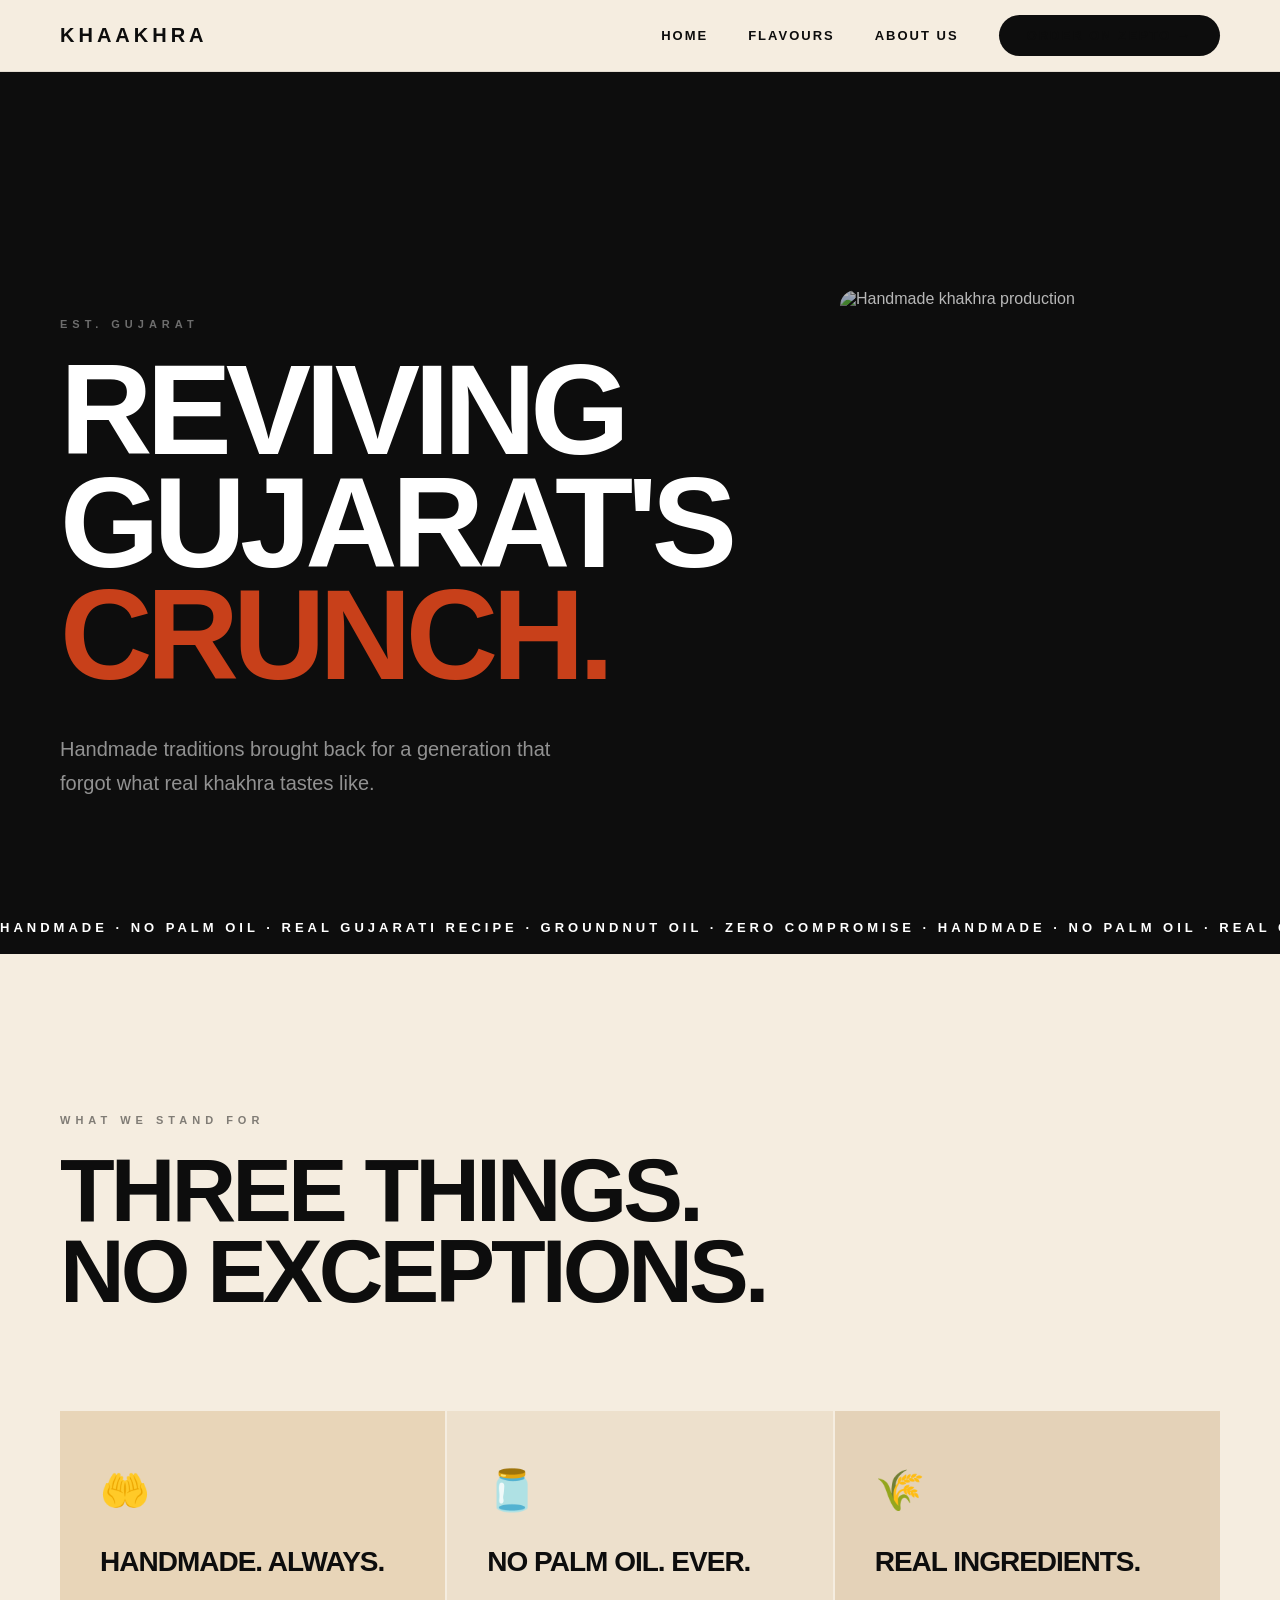
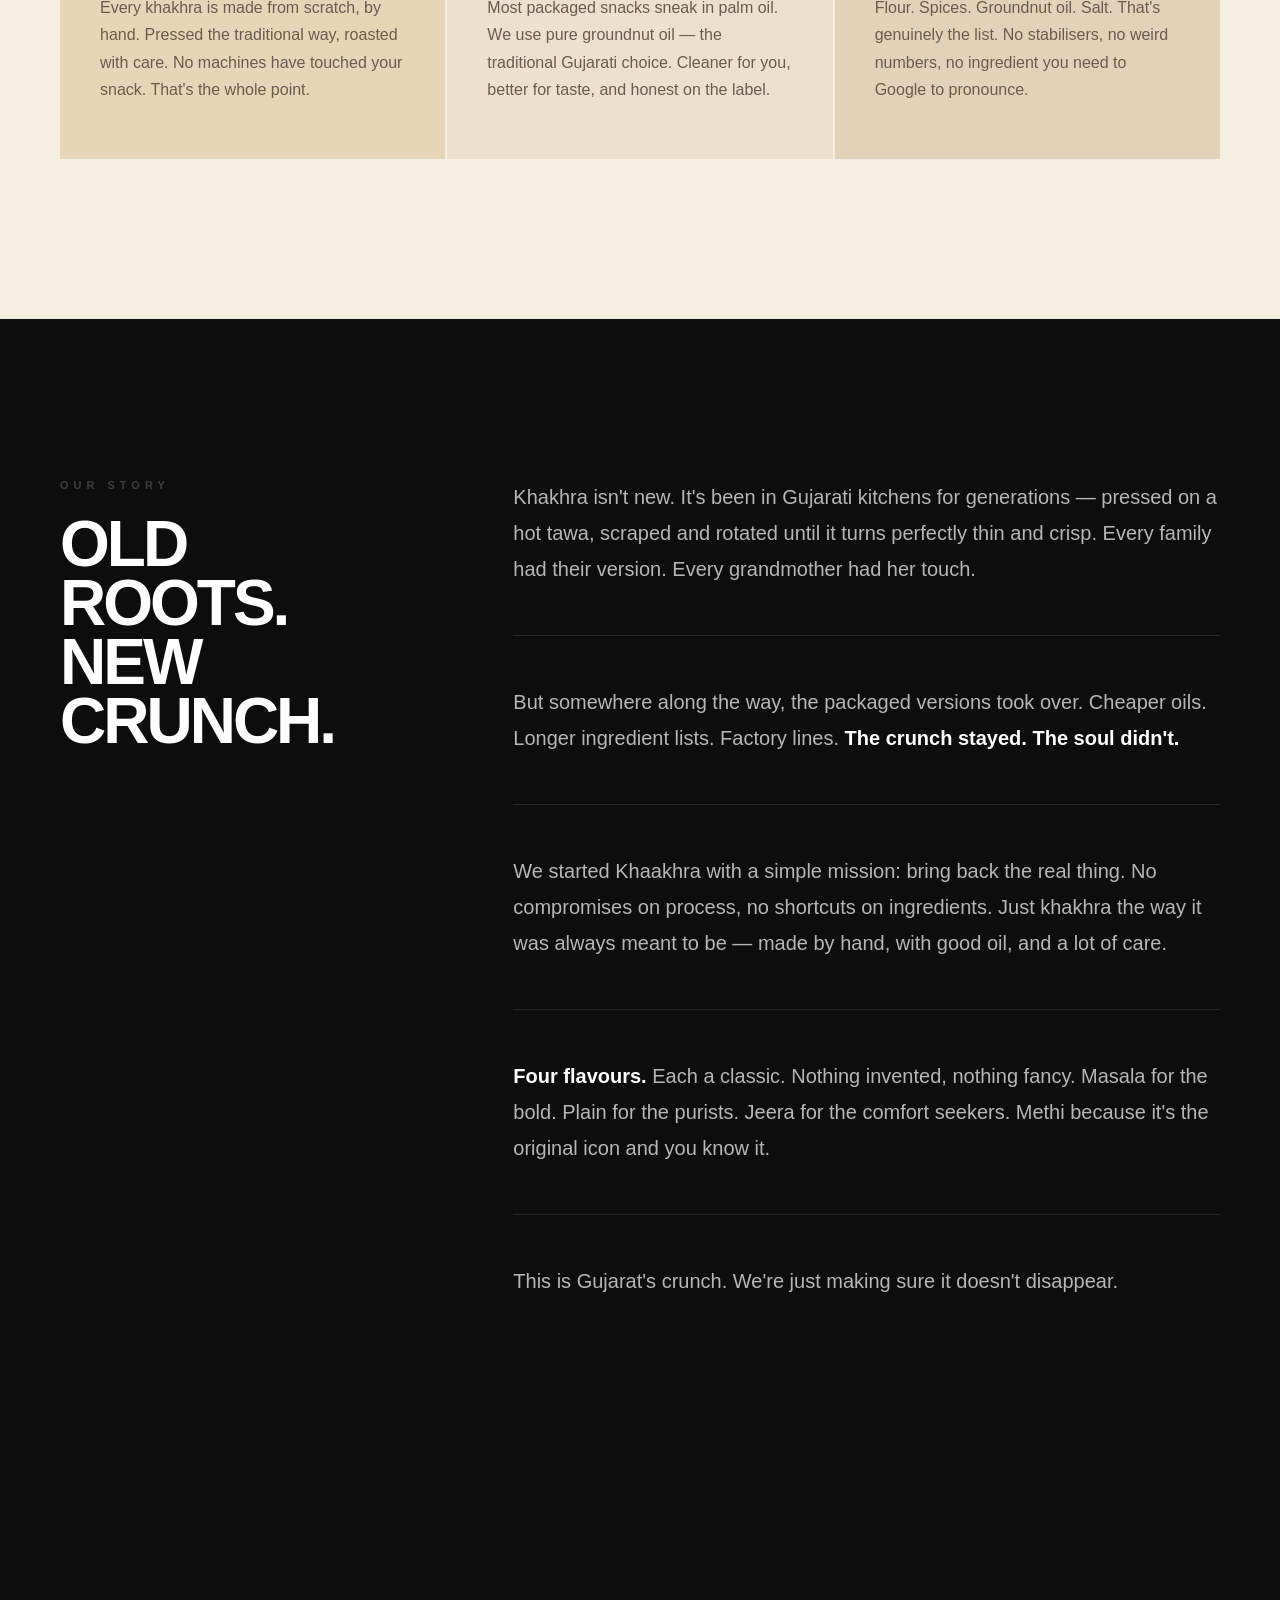
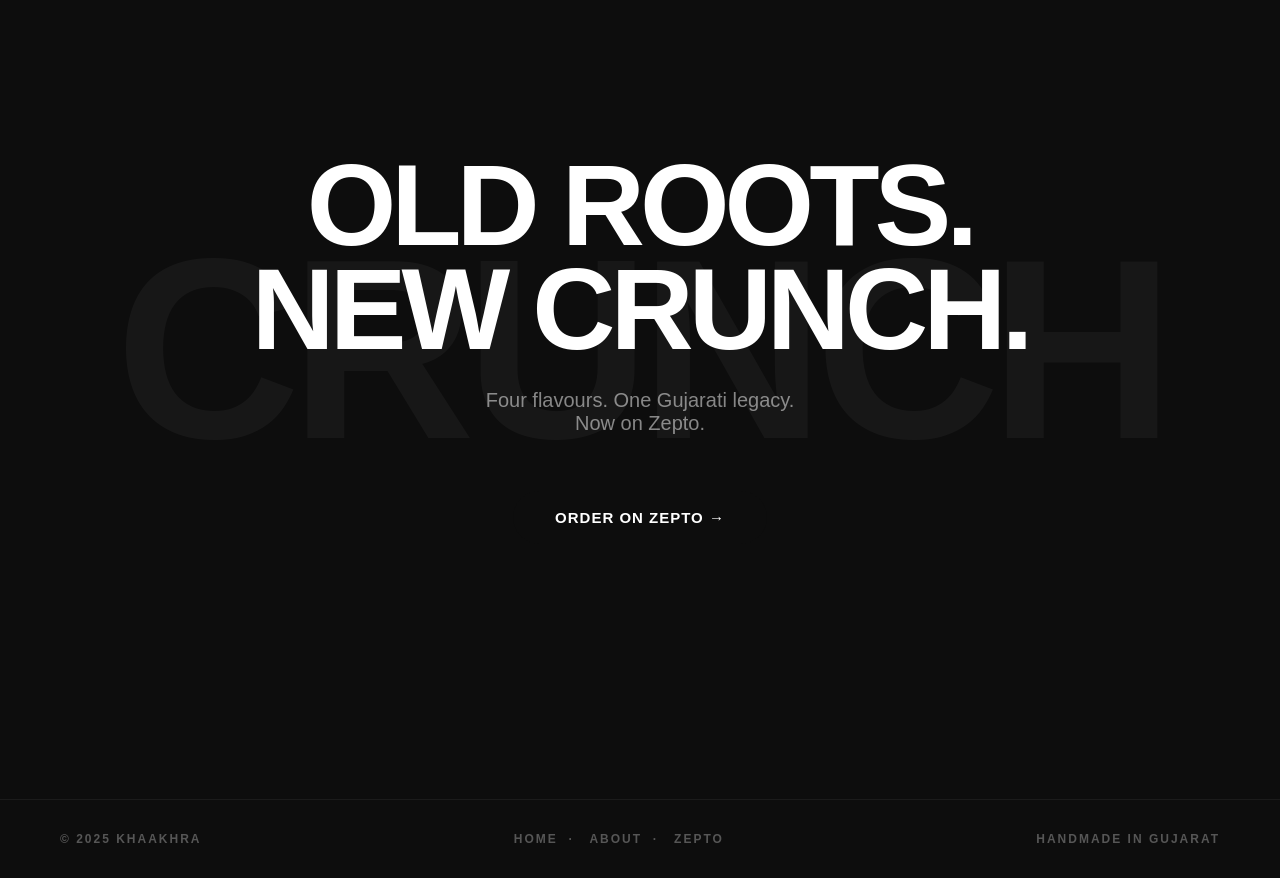
==== about.html @ dbfa98c9 "Add files via upload" ====
<!DOCTYPE html>
<html lang="en">

<head>
  <meta charset="UTF-8">
  <meta name="viewport" content="width=device-width, initial-scale=1.0">
  <title>About Us — KHAAKHRA</title>
  <link rel="stylesheet" href="style.css">
</head>

<body>


<!-- NAV -->
<nav>
  <a class="nav-logo" href="index.html">KHAAKHRA</a>
  <div class="nav-links">
    <a href="index.html">Home</a>
    <a href="index.html#flavours">Flavours</a>
    <a href="about.html">About Us</a>
    <a class="btn" href="https://www.zepto.com" target="_blank">Order on Zepto →</a>
  </div>
</nav>


<!-- ABOUT HERO -->
<section class="about-hero">

  <img class="about-hero-img" src="images/production.jpg" alt="Handmade khakhra production">

  <p class="about-hero-label">Est. Gujarat</p>

  <h1>
    Reviving<br>
    Gujarat's<br>
    <em>Crunch.</em>
  </h1>

  <p class="about-hero-sub">
    Handmade traditions brought back
    for a generation that forgot what
    real khakhra tastes like.
  </p>

</section>


<!-- MARQUEE STRIP -->
<div class="hero-marquee-wrap">
  <span class="hero-marquee">
    HANDMADE · NO PALM OIL · REAL GUJARATI RECIPE · GROUNDNUT OIL · ZERO COMPROMISE · HANDMADE · NO PALM OIL · REAL GUJARATI RECIPE · GROUNDNUT OIL · ZERO COMPROMISE · HANDMADE · NO PALM OIL · REAL GUJARATI RECIPE · GROUNDNUT OIL · ZERO COMPROMISE · HANDMADE · NO PALM OIL · REAL GUJARATI RECIPE · GROUNDNUT OIL · ZERO COMPROMISE ·&nbsp;
  </span>
</div>


<!-- VALUES GRID -->
<section class="about-values">

  <div class="about-values-header">
    <p class="section-label">What we stand for</p>
    <h2>
      Three things.<br>
      No exceptions.
    </h2>
  </div>

  <div class="values-grid">

    <div class="value-card">
      <div class="value-icon">🤲</div>
      <h3>Handmade. Always.</h3>
      <p>
        Every khakhra is made from scratch, by hand.
        Pressed the traditional way, roasted with care.
        No machines have touched your snack.
        That's the whole point.
      </p>
    </div>

    <div class="value-card">
      <div class="value-icon">🫙</div>
      <h3>No Palm Oil. Ever.</h3>
      <p>
        Most packaged snacks sneak in palm oil.
        We use pure groundnut oil — the traditional Gujarati choice.
        Cleaner for you, better for taste, and honest on the label.
      </p>
    </div>

    <div class="value-card">
      <div class="value-icon">🌾</div>
      <h3>Real Ingredients.</h3>
      <p>
        Flour. Spices. Groundnut oil. Salt.
        That's genuinely the list.
        No stabilisers, no weird numbers, no ingredient you need
        to Google to pronounce.
      </p>
    </div>

  </div>

</section>


<!-- STORY -->
<section class="about-story">

  <div class="about-story-inner">

    <div class="about-story-sticky">
      <p class="section-label" style="color: rgba(255,255,255,0.4);">Our Story</p>
      <h2>Old roots.<br>New crunch.</h2>
    </div>

    <div class="about-story-text">

      <p>
        Khakhra isn't new. It's been in Gujarati kitchens for generations —
        pressed on a hot tawa, scraped and rotated until it turns
        perfectly thin and crisp. Every family had their version.
        Every grandmother had her touch.
      </p>

      <hr class="about-story-divider">

      <p>
        But somewhere along the way, the packaged versions took over.
        Cheaper oils. Longer ingredient lists. Factory lines.
        <strong>The crunch stayed. The soul didn't.</strong>
      </p>

      <hr class="about-story-divider">

      <p>
        We started Khaakhra with a simple mission:
        bring back the real thing. No compromises on process,
        no shortcuts on ingredients. Just khakhra the way
        it was always meant to be — made by hand, with good oil,
        and a lot of care.
      </p>

      <hr class="about-story-divider">

      <p>
        <strong>Four flavours.</strong> Each a classic. Nothing invented,
        nothing fancy. Masala for the bold. Plain for the purists.
        Jeera for the comfort seekers. Methi because it's the original icon
        and you know it.
      </p>

      <hr class="about-story-divider">

      <p>
        This is Gujarat's crunch. We're just making sure
        it doesn't disappear.
      </p>

    </div>

  </div>

</section>


<!-- END SECTION -->
<section class="end">
  <div class="end-bg-text">CRUNCH</div>
  <h2>
    Old roots.<br>
    New crunch.
  </h2>
  <p>
    Four flavours. One Gujarati legacy.<br>
    Now on Zepto.
  </p>
  <a class="btn" href="https://www.zepto.com" target="_blank">Order on Zepto →</a>
</section>


<!-- FOOTER -->
<footer>
  <span>© 2025 Khaakhra</span>
  <span>
    <a href="index.html">Home</a>&nbsp;&nbsp;·&nbsp;&nbsp;
    <a href="about.html">About</a>&nbsp;&nbsp;·&nbsp;&nbsp;
    <a href="https://www.zepto.com" target="_blank">Zepto</a>
  </span>
  <span>Handmade in Gujarat</span>
</footer>


</body>
</html>
---- style.css ----
* {
  margin: 0;
  padding: 0;
  box-sizing: border-box;
}

:root {
  --cream: #f5ede0;
  --black: #0d0d0d;
  --warm: #e8d5b8;
  --accent: #c8401a;
  --mid: #6b5b4e;
}

html { scroll-behavior: smooth; }

body {
  background: var(--cream);
  color: var(--black);
  font-family: 'Arial Black', Arial, Helvetica, sans-serif;
  overflow-x: hidden;
}


/* ── NAV ── */

nav {
  height: 72px;
  display: flex;
  justify-content: space-between;
  align-items: center;
  padding: 0 60px;
  position: fixed;
  width: 100%;
  top: 0;
  z-index: 999;
  background: var(--cream);
  border-bottom: 1px solid rgba(0,0,0,0.08);
}

.nav-logo {
  font-size: 20px;
  font-weight: 900;
  letter-spacing: 4px;
  color: var(--black);
  text-decoration: none;
}

.nav-links {
  display: flex;
  align-items: center;
  gap: 40px;
}

.nav-links a {
  text-decoration: none;
  color: var(--black);
  font-size: 13px;
  font-weight: 700;
  letter-spacing: 2px;
  text-transform: uppercase;
  transition: opacity 0.2s;
}

.nav-links a:hover { opacity: 0.5; }

.btn {
  display: inline-block;
  background: var(--black);
  color: white;
  padding: 13px 28px;
  border-radius: 100px;
  font-size: 13px;
  font-weight: 700;
  letter-spacing: 1px;
  text-transform: uppercase;
  border: none;
  cursor: pointer;
  text-decoration: none;
  transition: background 0.2s, transform 0.15s;
}

.btn:hover {
  background: var(--accent);
  transform: scale(1.03);
}

.btn-outline {
  background: transparent;
  color: var(--black);
  border: 2px solid var(--black);
}

.btn-outline:hover {
  background: var(--black);
  color: white;
}

.btn-white {
  background: white;
  color: var(--black);
}

.btn-white:hover {
  background: var(--cream);
  color: var(--black);
}


/* ── HERO ── */

.hero {
  min-height: 100vh;
  padding: 72px 60px 0;
  display: flex;
  flex-direction: column;
  justify-content: center;
  position: relative;
  overflow: hidden;
}

.hero-eyebrow {
  font-size: 11px;
  font-weight: 700;
  letter-spacing: 5px;
  text-transform: uppercase;
  color: var(--mid);
  margin-bottom: 28px;
}

.hero-headline {
  font-size: clamp(72px, 10vw, 130px);
  font-weight: 900;
  line-height: 0.92;
  letter-spacing: -4px;
  text-transform: uppercase;
  max-width: 900px;
}

.hero-headline em {
  font-style: normal;
  color: var(--accent);
}

.hero-sub {
  font-size: 18px;
  font-weight: 400;
  font-family: Arial, Helvetica, sans-serif;
  color: var(--mid);
  max-width: 420px;
  margin-top: 32px;
  line-height: 1.6;
}

.hero-cta-row {
  display: flex;
  align-items: center;
  gap: 24px;
  margin-top: 48px;
}

.hero-scroll-hint {
  font-size: 11px;
  letter-spacing: 3px;
  text-transform: uppercase;
  color: var(--mid);
}

.hero-bottom {
  display: flex;
  justify-content: space-between;
  align-items: flex-end;
  margin-top: 80px;
  padding-bottom: 60px;
  border-top: 1px solid rgba(0,0,0,0.1);
  padding-top: 40px;
}

.hero-stat {
  text-align: center;
}

.hero-stat-num {
  font-size: 48px;
  font-weight: 900;
  letter-spacing: -2px;
}

.hero-stat-label {
  font-size: 11px;
  font-weight: 700;
  letter-spacing: 3px;
  text-transform: uppercase;
  color: var(--mid);
  margin-top: 4px;
}

.hero-marquee-wrap {
  background: var(--black);
  color: white;
  overflow: hidden;
  padding: 18px 0;
  white-space: nowrap;
}

.hero-marquee {
  display: inline-block;
  animation: marquee 18s linear infinite;
  font-size: 13px;
  font-weight: 700;
  letter-spacing: 4px;
  text-transform: uppercase;
}

@keyframes marquee {
  from { transform: translateX(0); }
  to { transform: translateX(-50%); }
}


/* ── STATEMENT ── */

.statement {
  padding: 160px 60px;
  display: flex;
  justify-content: flex-end;
}

.statement-inner {
  max-width: 780px;
}

.statement h2 {
  font-size: clamp(40px, 6vw, 80px);
  font-weight: 900;
  letter-spacing: -3px;
  text-transform: uppercase;
  line-height: 0.95;
}

.statement h2 span {
  color: var(--accent);
}

.statement p {
  font-family: Arial, Helvetica, sans-serif;
  font-size: 20px;
  color: var(--mid);
  line-height: 1.7;
  margin-top: 36px;
  max-width: 520px;
}


/* ── FLAVOURS ── */

.flavours {
  padding: 120px 60px;
  background: var(--black);
  color: white;
}

.section-label {
  font-size: 11px;
  font-weight: 700;
  letter-spacing: 5px;
  text-transform: uppercase;
  opacity: 0.5;
  margin-bottom: 24px;
}

.flavours-header {
  display: flex;
  justify-content: space-between;
  align-items: flex-end;
  margin-bottom: 80px;
}

.flavours-header h2 {
  font-size: clamp(48px, 7vw, 90px);
  font-weight: 900;
  letter-spacing: -4px;
  text-transform: uppercase;
  line-height: 0.92;
}

.flavours-header p {
  font-family: Arial, Helvetica, sans-serif;
  font-size: 17px;
  color: rgba(255,255,255,0.5);
  max-width: 280px;
  line-height: 1.6;
  text-align: right;
}

.flavour-grid {
  display: grid;
  grid-template-columns: repeat(4, 1fr);
  gap: 2px;
}

.flavour-card {
  background: #1a1a1a;
  padding: 48px 32px 40px;
  position: relative;
  overflow: hidden;
  transition: background 0.3s;
  cursor: default;
}

.flavour-card:hover { background: #222; }

.flavour-card:hover .flavour-img { transform: scale(1.06) rotate(-3deg); }

.flavour-num {
  font-size: 11px;
  font-weight: 700;
  letter-spacing: 3px;
  opacity: 0.3;
  margin-bottom: 40px;
}

.flavour-img {
  width: 100%;
  height: 200px;
  object-fit: contain;
  display: block;
  margin-bottom: 32px;
  transition: transform 0.4s ease;
}

.flavour-img-placeholder {
  width: 100%;
  height: 200px;
  display: flex;
  align-items: center;
  justify-content: center;
  margin-bottom: 32px;
  font-size: 80px;
}

.flavour-name {
  font-size: 28px;
  font-weight: 900;
  letter-spacing: -1px;
  text-transform: uppercase;
}

.flavour-tag {
  font-size: 13px;
  color: rgba(255,255,255,0.4);
  font-family: Arial, Helvetica, sans-serif;
  margin-top: 8px;
}

.flavour-bar {
  position: absolute;
  bottom: 0;
  left: 0;
  width: 0;
  height: 3px;
  background: var(--accent);
  transition: width 0.4s ease;
}

.flavour-card:hover .flavour-bar { width: 100%; }


/* ── PROMISE ── */

.promise {
  padding: 160px 60px;
}

.promise-grid {
  display: grid;
  grid-template-columns: 1fr 1fr;
  gap: 100px;
  align-items: start;
}

.promise-left h2 {
  font-size: clamp(48px, 6vw, 80px);
  font-weight: 900;
  letter-spacing: -3px;
  text-transform: uppercase;
  line-height: 0.92;
}

.promise-left h2 em {
  font-style: normal;
  color: var(--accent);
}

.promise-pills {
  display: flex;
  gap: 12px;
  flex-wrap: wrap;
  margin-top: 48px;
}

.pill {
  background: var(--black);
  color: white;
  padding: 10px 22px;
  border-radius: 100px;
  font-size: 12px;
  font-weight: 700;
  letter-spacing: 2px;
  text-transform: uppercase;
}

.pill-outline {
  background: transparent;
  border: 2px solid var(--black);
  color: var(--black);
}

.promise-right {
  padding-top: 20px;
}

.promise-item {
  border-top: 1px solid rgba(0,0,0,0.12);
  padding: 36px 0;
}

.promise-item:last-child { border-bottom: 1px solid rgba(0,0,0,0.12); }

.promise-item-num {
  font-size: 11px;
  font-weight: 700;
  letter-spacing: 3px;
  color: var(--mid);
  margin-bottom: 12px;
}

.promise-item h3 {
  font-size: 22px;
  font-weight: 900;
  text-transform: uppercase;
  letter-spacing: -0.5px;
  margin-bottom: 10px;
}

.promise-item p {
  font-family: Arial, Helvetica, sans-serif;
  font-size: 16px;
  color: var(--mid);
  line-height: 1.7;
}


/* ── CRUNCH STRIP ── */

.crunch-strip {
  background: var(--accent);
  padding: 100px 60px;
  text-align: center;
  color: white;
}

.crunch-strip h2 {
  font-size: clamp(40px, 7vw, 100px);
  font-weight: 900;
  letter-spacing: -4px;
  text-transform: uppercase;
  line-height: 0.92;
}

.crunch-strip p {
  font-family: Arial, Helvetica, sans-serif;
  font-size: 20px;
  margin-top: 28px;
  opacity: 0.85;
}

.crunch-strip .btn-white {
  margin-top: 48px;
}


/* ── END / ORDER ── */

.end {
  min-height: 100vh;
  background: var(--black);
  color: white;
  display: flex;
  flex-direction: column;
  align-items: center;
  justify-content: center;
  text-align: center;
  padding: 120px 60px;
  position: relative;
  overflow: hidden;
}

.end-bg-text {
  position: absolute;
  font-size: clamp(120px, 20vw, 280px);
  font-weight: 900;
  text-transform: uppercase;
  letter-spacing: -10px;
  opacity: 0.04;
  pointer-events: none;
  user-select: none;
  white-space: nowrap;
}

.end h2 {
  font-size: clamp(52px, 9vw, 120px);
  font-weight: 900;
  letter-spacing: -5px;
  text-transform: uppercase;
  line-height: 0.9;
  position: relative;
  z-index: 1;
}

.end p {
  font-family: Arial, Helvetica, sans-serif;
  font-size: 20px;
  color: rgba(255,255,255,0.5);
  margin-top: 28px;
  position: relative;
  z-index: 1;
}

.end .btn {
  margin-top: 56px;
  font-size: 15px;
  padding: 18px 42px;
  position: relative;
  z-index: 1;
}


/* ── FOOTER ── */

footer {
  background: var(--black);
  color: rgba(255,255,255,0.3);
  padding: 32px 60px;
  display: flex;
  justify-content: space-between;
  align-items: center;
  border-top: 1px solid rgba(255,255,255,0.06);
  font-size: 12px;
  font-weight: 700;
  letter-spacing: 2px;
  text-transform: uppercase;
}

footer a {
  color: rgba(255,255,255,0.3);
  text-decoration: none;
}


/* ── ABOUT SPECIFIC ── */

.about-hero {
  min-height: 100vh;
  background: var(--black);
  color: white;
  padding: 72px 60px 100px;
  display: flex;
  flex-direction: column;
  justify-content: flex-end;
  position: relative;
  overflow: hidden;
}

.about-hero-label {
  font-size: 11px;
  font-weight: 700;
  letter-spacing: 5px;
  text-transform: uppercase;
  color: rgba(255,255,255,0.4);
  margin-bottom: 24px;
}

.about-hero h1 {
  font-size: clamp(64px, 10vw, 140px);
  font-weight: 900;
  letter-spacing: -6px;
  text-transform: uppercase;
  line-height: 0.88;
  max-width: 900px;
}

.about-hero h1 em {
  font-style: normal;
  color: var(--accent);
}

.about-hero-sub {
  font-family: Arial, Helvetica, sans-serif;
  font-size: 20px;
  color: rgba(255,255,255,0.55);
  margin-top: 40px;
  max-width: 520px;
  line-height: 1.7;
}

.about-hero-img {
  position: absolute;
  right: 60px;
  top: 50%;
  transform: translateY(-50%);
  width: 380px;
  height: 320px;
  object-fit: cover;
  border-radius: 16px;
  opacity: 0.7;
}

.about-values {
  padding: 160px 60px;
}

.about-values-header {
  margin-bottom: 100px;
}

.about-values-header h2 {
  font-size: clamp(48px, 7vw, 96px);
  font-weight: 900;
  letter-spacing: -4px;
  text-transform: uppercase;
  line-height: 0.9;
}

.values-grid {
  display: grid;
  grid-template-columns: repeat(3, 1fr);
  gap: 2px;
}

.value-card {
  background: var(--warm);
  padding: 56px 40px;
}

.value-card:nth-child(2) { background: #ede0cc; }
.value-card:nth-child(3) { background: #e4d2b8; }

.value-icon {
  font-size: 40px;
  margin-bottom: 32px;
}

.value-card h3 {
  font-size: 28px;
  font-weight: 900;
  text-transform: uppercase;
  letter-spacing: -1px;
  margin-bottom: 16px;
}

.value-card p {
  font-family: Arial, Helvetica, sans-serif;
  font-size: 16px;
  color: var(--mid);
  line-height: 1.7;
}

.about-story {
  background: var(--black);
  color: white;
  padding: 160px 60px;
}

.about-story-inner {
  display: grid;
  grid-template-columns: 1fr 2fr;
  gap: 100px;
  align-items: start;
}

.about-story-sticky {
  position: sticky;
  top: 120px;
}

.about-story-sticky h2 {
  font-size: clamp(40px, 5vw, 64px);
  font-weight: 900;
  letter-spacing: -3px;
  text-transform: uppercase;
  line-height: 0.92;
}

.about-story-text p {
  font-family: Arial, Helvetica, sans-serif;
  font-size: 20px;
  line-height: 1.8;
  color: rgba(255,255,255,0.7);
  margin-bottom: 40px;
}

.about-story-text p strong {
  color: white;
  font-family: 'Arial Black', Arial, sans-serif;
  font-weight: 900;
}

.about-story-divider {
  border: none;
  border-top: 1px solid rgba(255,255,255,0.1);
  margin: 48px 0;
}


/* ── RESPONSIVE ── */

@media (max-width: 900px) {
  nav { padding: 0 24px; }
  .hero { padding: 72px 24px 0; }
  .hero-headline { font-size: 60px; letter-spacing: -3px; }
  .statement { padding: 100px 24px; }
  .flavours { padding: 80px 24px; }
  .flavour-grid { grid-template-columns: repeat(2, 1fr); }
  .promise { padding: 100px 24px; }
  .promise-grid { grid-template-columns: 1fr; gap: 60px; }
  .crunch-strip { padding: 80px 24px; }
  .end { padding: 100px 24px; }
  footer { padding: 24px; flex-direction: column; gap: 12px; text-align: center; }
  .about-hero { padding: 72px 24px 80px; }
  .about-hero-img { display: none; }
  .about-values { padding: 100px 24px; }
  .values-grid { grid-template-columns: 1fr; }
  .about-story { padding: 100px 24px; }
  .about-story-inner { grid-template-columns: 1fr; gap: 48px; }
  .about-story-sticky { position: static; }
  .flavours-header { flex-direction: column; align-items: flex-start; gap: 24px; }
  .flavours-header p { text-align: left; }
  .hero-bottom { flex-wrap: wrap; gap: 32px; }
}
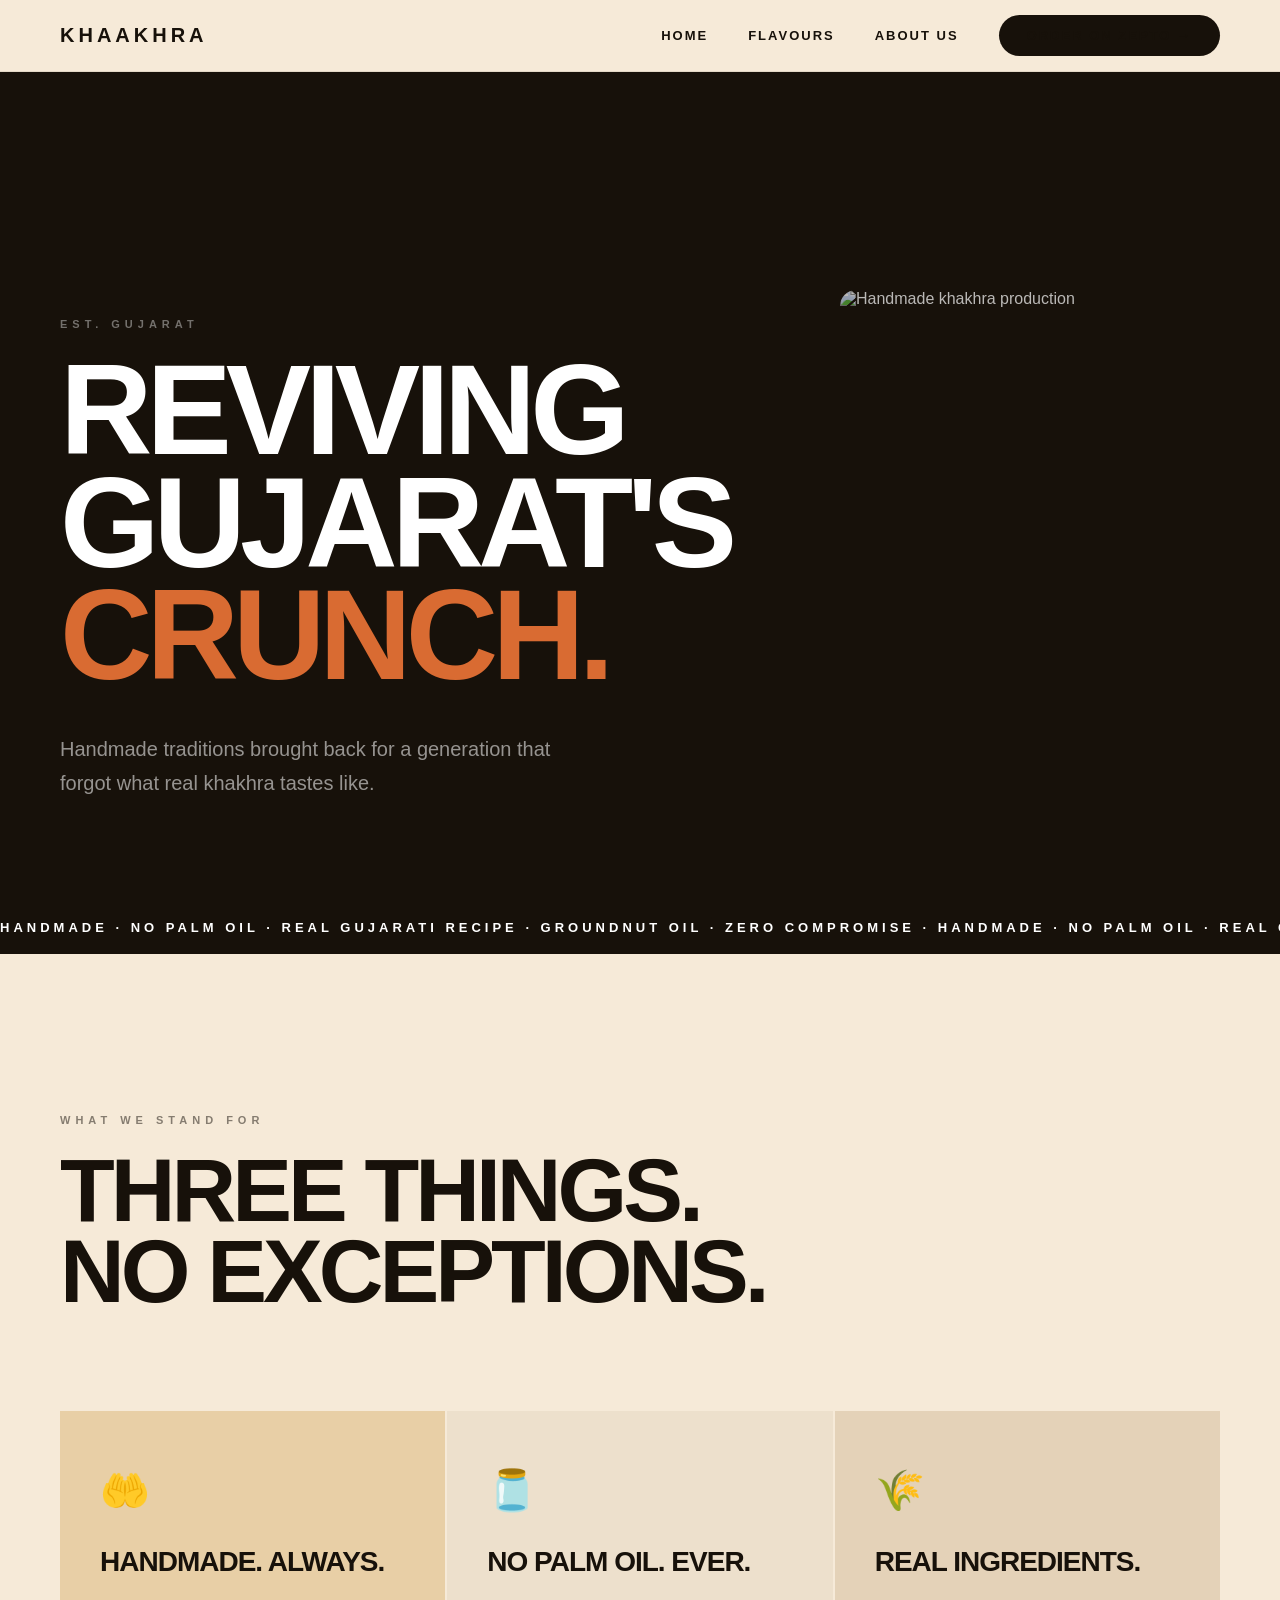
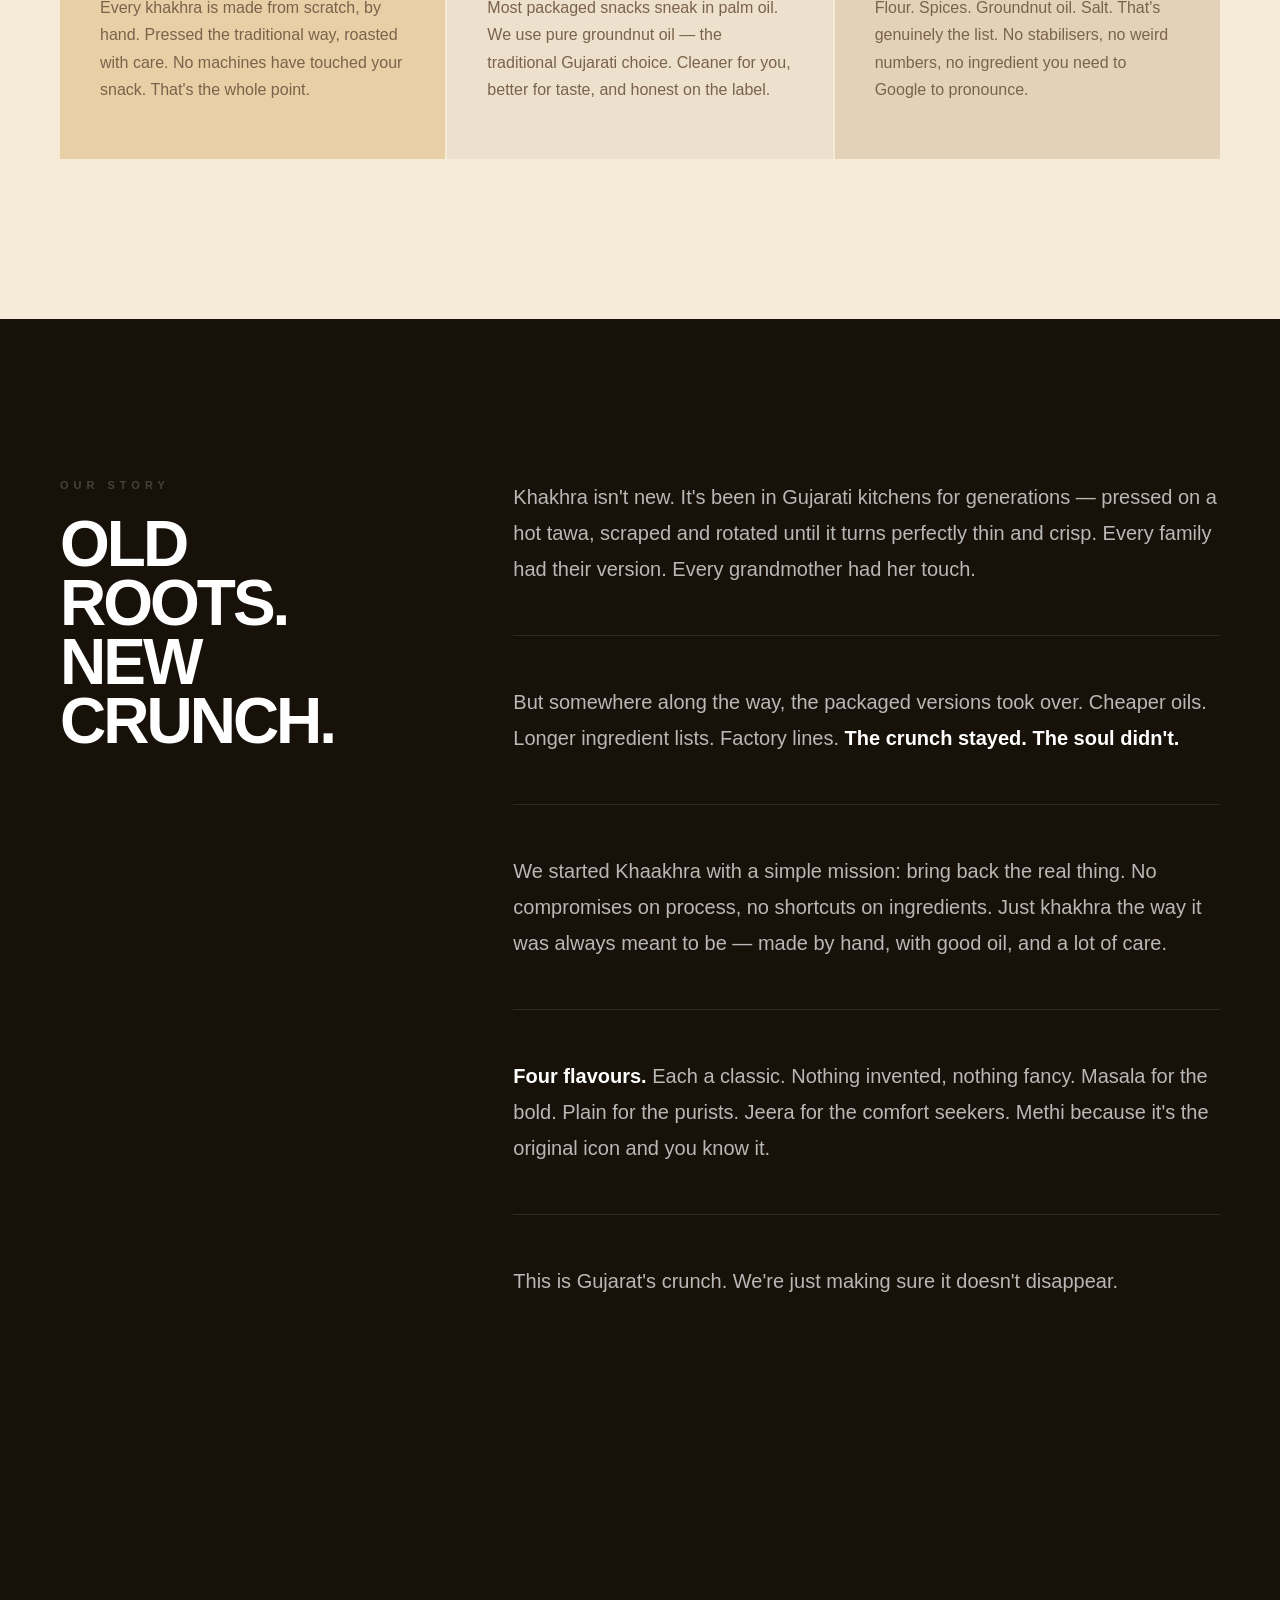
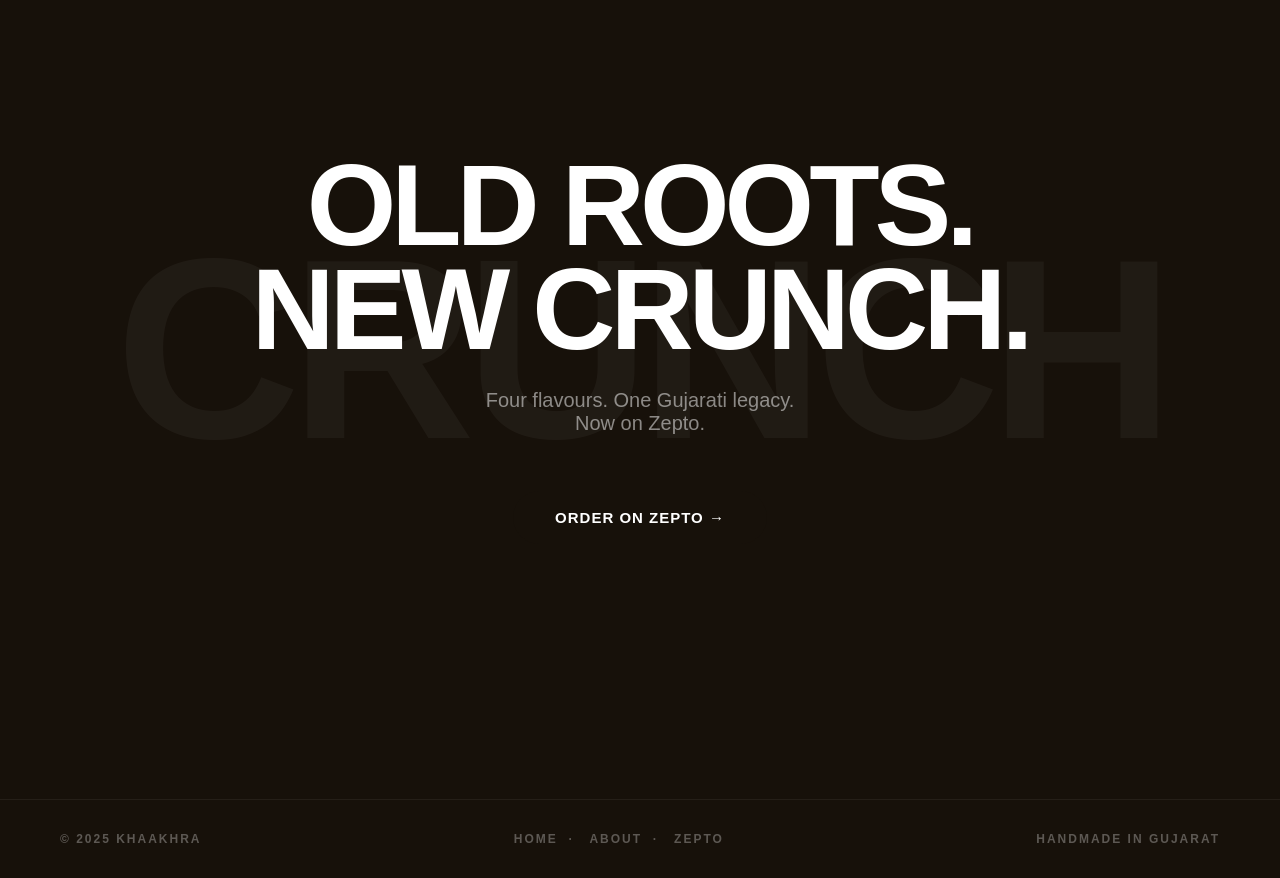
==== commit 2739c0d2: "Update about.html" ====
--- a/about.html
+++ b/about.html
@@ -5,7 +5,7 @@
   <meta charset="UTF-8">
   <meta name="viewport" content="width=device-width, initial-scale=1.0">
   <title>About Us — KHAAKHRA</title>
-  <link rel="stylesheet" href="style.css">
+  <link rel="stylesheet" href="style.css?v=2">
 </head>
 
 <body>
@@ -191,4 +191,4 @@
 
 
 </body>
-</html>+</html>
--- a/style.css
+++ b/style.css
@@ -5,22 +5,22 @@
 }
 
 :root {
-  --cream: #f5ede0;
-  --black: #0d0d0d;
-  --warm: #e8d5b8;
-  --accent: #c8401a;
-  --mid: #6b5b4e;
-}
-
+  --cream: #F6EAD8;
+  --black: #17110A;
+  --warm: #E8CFA6;
+  --accent: #D96B32;
+  --mid: #7A634B;
+}
 html { scroll-behavior: smooth; }
 
 body {
+  background: #F6EAD8;
   background: var(--cream);
+  color: #17110A;
   color: var(--black);
-  font-family: 'Arial Black', Arial, Helvetica, sans-serif;
-  overflow-x: hidden;
-}
-
+  font-family: Arial Black,
+    Arial, sans-serif;
+}
 
 /* ── NAV ── */
 
@@ -737,4 +737,4 @@
   .flavours-header { flex-direction: column; align-items: flex-start; gap: 24px; }
   .flavours-header p { text-align: left; }
   .hero-bottom { flex-wrap: wrap; gap: 32px; }
-}+}
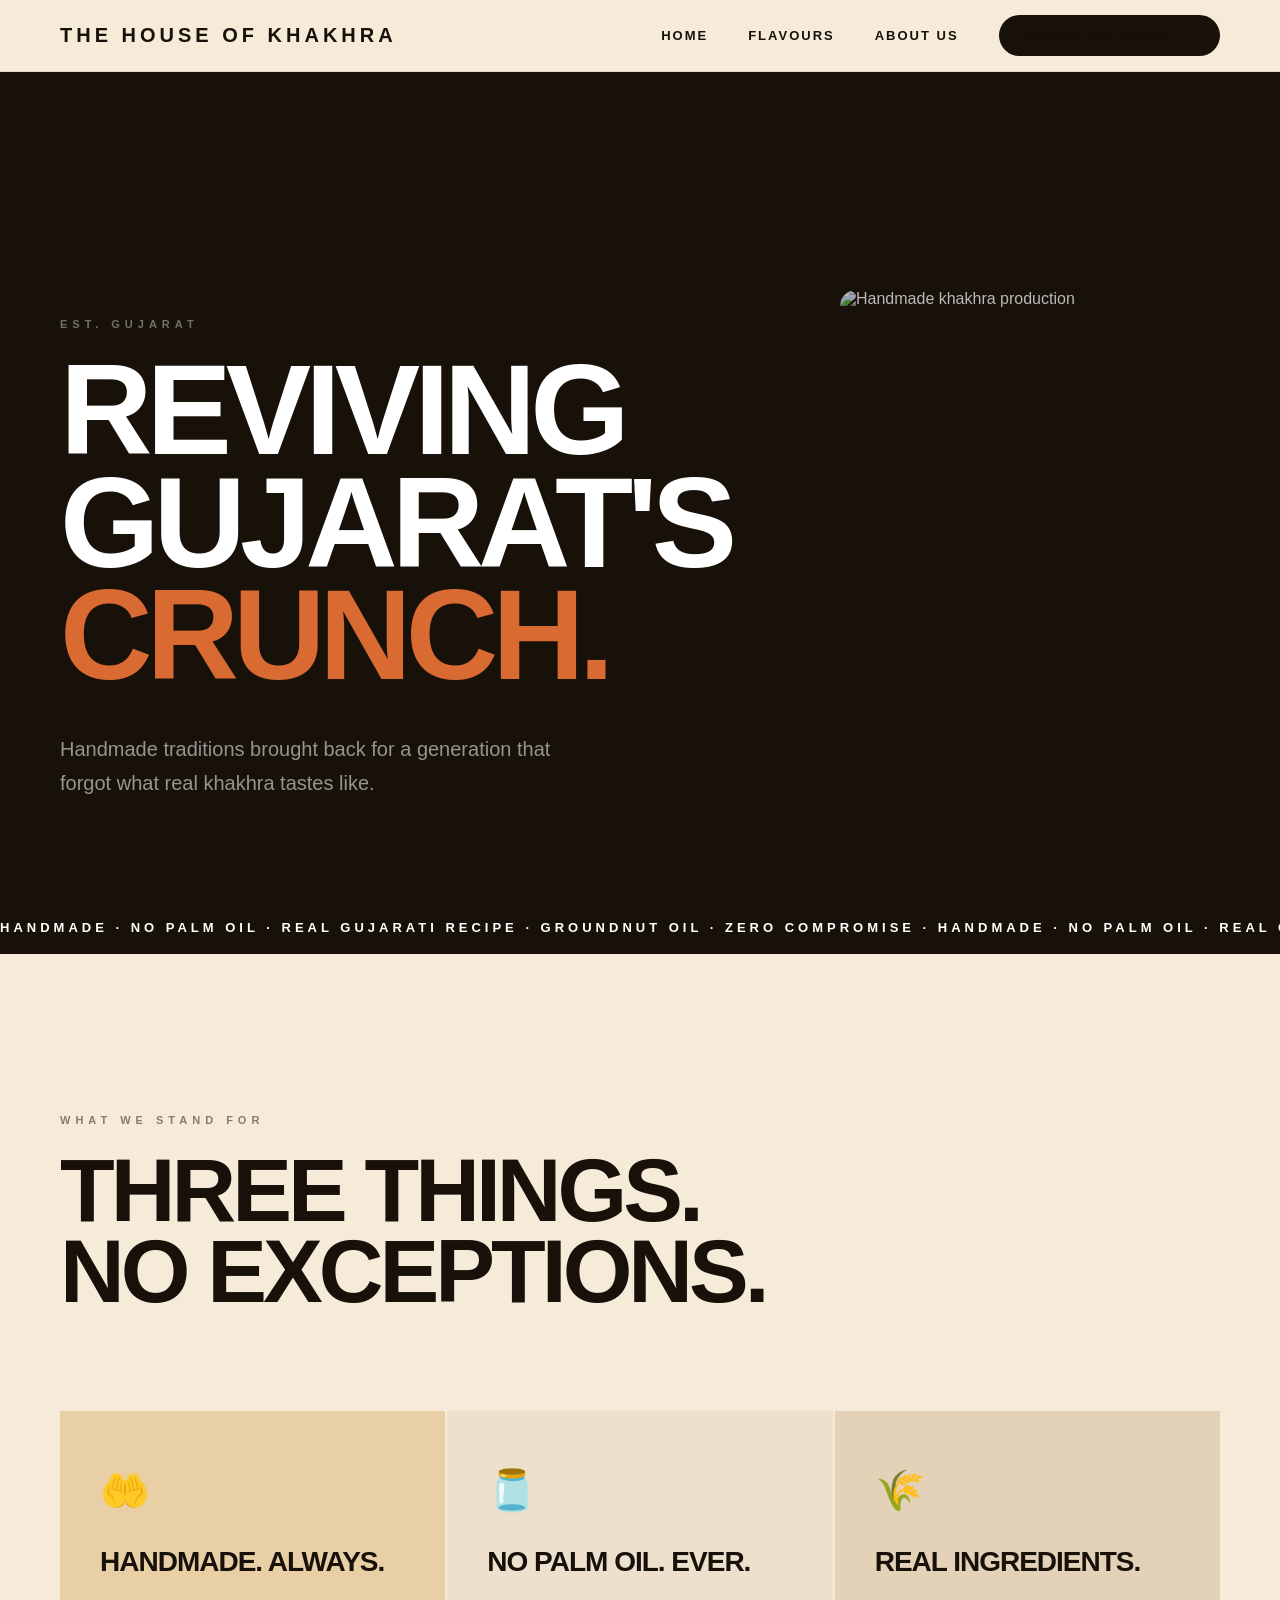
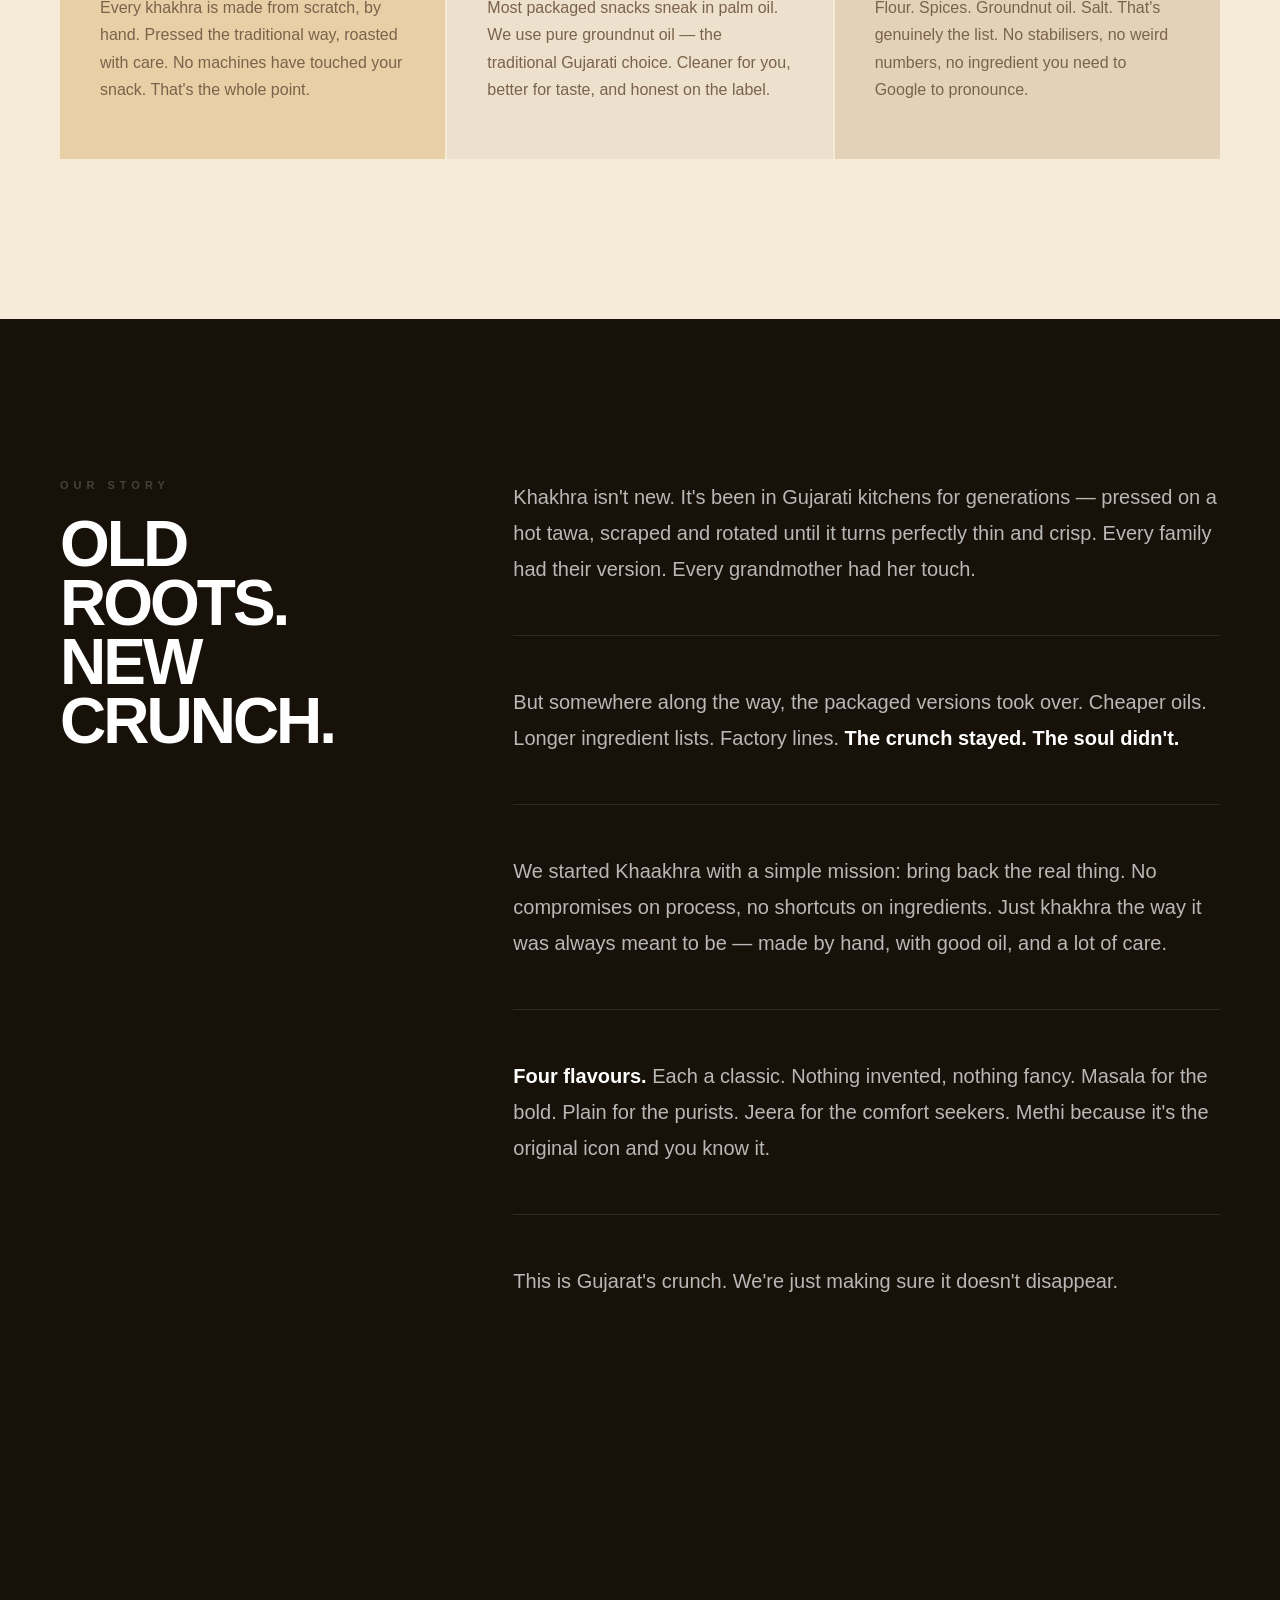
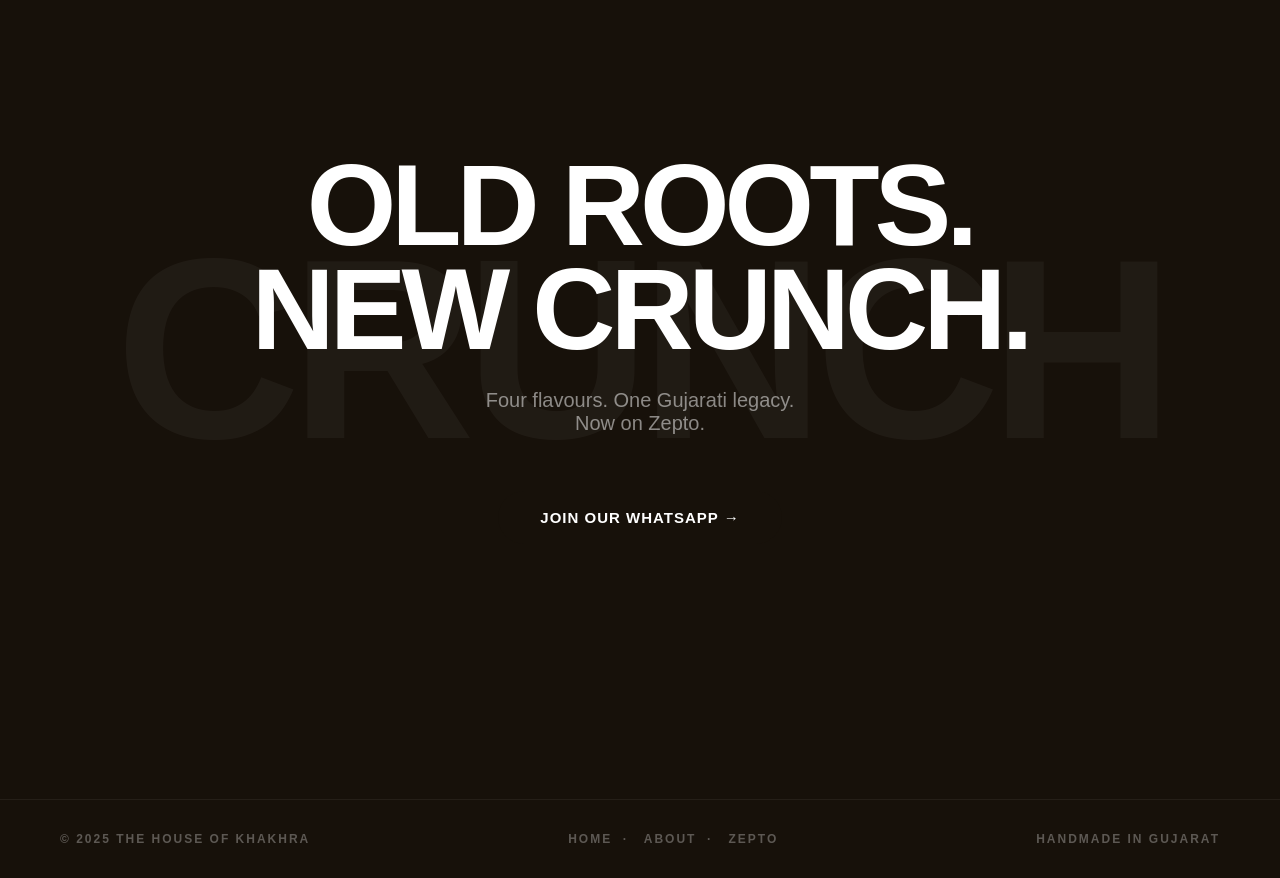
==== commit 0b1ce170: "Update about.html" ====
--- a/about.html
+++ b/about.html
@@ -4,7 +4,7 @@
 <head>
   <meta charset="UTF-8">
   <meta name="viewport" content="width=device-width, initial-scale=1.0">
-  <title>About Us — KHAAKHRA</title>
+  <title>About Us — The House Of Khakhra</title>
   <link rel="stylesheet" href="style.css?v=2">
 </head>
 
@@ -13,7 +13,7 @@
 
 <!-- NAV -->
 <nav>
-  <a class="nav-logo" href="index.html">KHAAKHRA</a>
+  <a class="nav-logo" href="index.html">THE HOUSE OF KHAKHRA</a>
   <div class="nav-links">
     <a href="index.html">Home</a>
     <a href="index.html#flavours">Flavours</a>
@@ -174,13 +174,13 @@
     Four flavours. One Gujarati legacy.<br>
     Now on Zepto.
   </p>
-  <a class="btn" href="https://www.zepto.com" target="_blank">Order on Zepto →</a>
+  <a class="btn" href="https://chat.whatsapp.com/CSnOGcRSk0g1UKU9uxD1HN" target="_blank">Join Our WhatsApp →</a>
 </section>
 
 
 <!-- FOOTER -->
 <footer>
-  <span>© 2025 Khaakhra</span>
+  <span>© 2025 The House Of Khakhra</span>
   <span>
     <a href="index.html">Home</a>&nbsp;&nbsp;·&nbsp;&nbsp;
     <a href="about.html">About</a>&nbsp;&nbsp;·&nbsp;&nbsp;
--- a/style.css
+++ b/style.css
@@ -11,16 +11,16 @@
   --accent: #D96B32;
   --mid: #7A634B;
 }
+
 html { scroll-behavior: smooth; }
 
 body {
-  background: #F6EAD8;
   background: var(--cream);
-  color: #17110A;
   color: var(--black);
-  font-family: Arial Black,
-    Arial, sans-serif;
-}
+  font-family: 'Arial Black', Arial, Helvetica, sans-serif;
+  overflow-x: hidden;
+}
+
 
 /* ── NAV ── */
 
@@ -39,11 +39,26 @@
 }
 
 .nav-logo {
+  display: flex;
+  align-items: center;
+  gap: 14px;
   font-size: 20px;
   font-weight: 900;
   letter-spacing: 4px;
   color: var(--black);
   text-decoration: none;
+}
+
+.brand-logo {
+  width: 55px;
+  height: 55px;
+  object-fit: contain;
+}
+
+.nav-logo span {
+  font-size: 20px;
+  font-weight: 900;
+  letter-spacing: 5px;
 }
 
 .nav-links {
@@ -159,13 +174,6 @@
   margin-top: 48px;
 }
 
-.hero-scroll-hint {
-  font-size: 11px;
-  letter-spacing: 3px;
-  text-transform: uppercase;
-  color: var(--mid);
-}
-
 .hero-bottom {
   display: flex;
   justify-content: space-between;
@@ -176,9 +184,7 @@
   padding-top: 40px;
 }
 
-.hero-stat {
-  text-align: center;
-}
+.hero-stat { text-align: center; }
 
 .hero-stat-num {
   font-size: 48px;
@@ -194,6 +200,27 @@
   color: var(--mid);
   margin-top: 4px;
 }
+
+/* ── FLOATING HERO KHAKHRA ── */
+
+.hero-khakhra {
+  position: absolute;
+  width: 52%;
+  right: 0;
+  top: 50%;
+  transform: translateY(-50%) rotate(-10deg);
+  filter: drop-shadow(0px 35px 35px rgba(0,0,0,.25));
+  animation: khakhraFloat 4s ease-in-out infinite;
+  pointer-events: none;
+}
+
+@keyframes khakhraFloat {
+  0%, 100% { transform: translateY(-50%) rotate(-10deg); }
+  50%       { transform: translateY(calc(-50% - 25px)) rotate(-10deg); }
+}
+
+
+/* ── MARQUEE ── */
 
 .hero-marquee-wrap {
   background: var(--black);
@@ -214,7 +241,7 @@
 
 @keyframes marquee {
   from { transform: translateX(0); }
-  to { transform: translateX(-50%); }
+  to   { transform: translateX(-50%); }
 }
 
 
@@ -226,9 +253,7 @@
   justify-content: flex-end;
 }
 
-.statement-inner {
-  max-width: 780px;
-}
+.statement-inner { max-width: 780px; }
 
 .statement h2 {
   font-size: clamp(40px, 6vw, 80px);
@@ -238,9 +263,7 @@
   line-height: 0.95;
 }
 
-.statement h2 span {
-  color: var(--accent);
-}
+.statement h2 span { color: var(--accent); }
 
 .statement p {
   font-family: Arial, Helvetica, sans-serif;
@@ -301,7 +324,7 @@
 
 .flavour-card {
   background: #1a1a1a;
-  padding: 48px 32px 40px;
+  padding: 35px 25px 40px;
   position: relative;
   overflow: hidden;
   transition: background 0.3s;
@@ -309,7 +332,6 @@
 }
 
 .flavour-card:hover { background: #222; }
-
 .flavour-card:hover .flavour-img { transform: scale(1.06) rotate(-3deg); }
 
 .flavour-num {
@@ -322,21 +344,11 @@
 
 .flavour-img {
   width: 100%;
-  height: 200px;
+  height: 430px;
   object-fit: contain;
   display: block;
-  margin-bottom: 32px;
+  margin: 10px auto 50px;
   transition: transform 0.4s ease;
-}
-
-.flavour-img-placeholder {
-  width: 100%;
-  height: 200px;
-  display: flex;
-  align-items: center;
-  justify-content: center;
-  margin-bottom: 32px;
-  font-size: 80px;
 }
 
 .flavour-name {
@@ -368,9 +380,7 @@
 
 /* ── PROMISE ── */
 
-.promise {
-  padding: 160px 60px;
-}
+.promise { padding: 160px 60px; }
 
 .promise-grid {
   display: grid;
@@ -416,9 +426,7 @@
   color: var(--black);
 }
 
-.promise-right {
-  padding-top: 20px;
-}
+.promise-right { padding-top: 20px; }
 
 .promise-item {
   border-top: 1px solid rgba(0,0,0,0.12);
@@ -475,9 +483,7 @@
   opacity: 0.85;
 }
 
-.crunch-strip .btn-white {
-  margin-top: 48px;
-}
+.crunch-strip .btn-white { margin-top: 48px; }
 
 
 /* ── END / ORDER ── */
@@ -616,13 +622,8 @@
   opacity: 0.7;
 }
 
-.about-values {
-  padding: 160px 60px;
-}
-
-.about-values-header {
-  margin-bottom: 100px;
-}
+.about-values { padding: 160px 60px; }
+.about-values-header { margin-bottom: 100px; }
 
 .about-values-header h2 {
   font-size: clamp(48px, 7vw, 96px);
@@ -713,20 +714,68 @@
 }
 
 
-/* ── RESPONSIVE ── */
+/* ══════════════════════════════
+   TABLET  (max 900px)
+══════════════════════════════ */
 
 @media (max-width: 900px) {
-  nav { padding: 0 24px; }
-  .hero { padding: 72px 24px 0; }
-  .hero-headline { font-size: 60px; letter-spacing: -3px; }
+
+  nav {
+    padding: 0 24px;
+  }
+
+  .nav-logo span {
+    font-size: 14px;
+    letter-spacing: 2px;
+  }
+
+  .brand-logo {
+    width: 40px;
+    height: 40px;
+  }
+
+  .hero {
+    padding: 72px 24px 0;
+  }
+
+  .hero-headline {
+    font-size: 60px;
+    letter-spacing: -3px;
+  }
+
+  .hero-khakhra {
+    width: 55%;
+    right: 0;
+    top: 50%;
+    transform: translateY(-50%) rotate(-10deg);
+    animation: khakhraFloat 4s ease-in-out infinite;
+  }
+
   .statement { padding: 100px 24px; }
-  .flavours { padding: 80px 24px; }
+  .flavours  { padding: 80px 24px; }
+
+  .flavours-header {
+    flex-direction: column;
+    align-items: flex-start;
+    gap: 24px;
+  }
+
+  .flavours-header p { text-align: left; }
   .flavour-grid { grid-template-columns: repeat(2, 1fr); }
+
   .promise { padding: 100px 24px; }
   .promise-grid { grid-template-columns: 1fr; gap: 60px; }
+
   .crunch-strip { padding: 80px 24px; }
   .end { padding: 100px 24px; }
-  footer { padding: 24px; flex-direction: column; gap: 12px; text-align: center; }
+
+  footer {
+    padding: 24px;
+    flex-direction: column;
+    gap: 12px;
+    text-align: center;
+  }
+
   .about-hero { padding: 72px 24px 80px; }
   .about-hero-img { display: none; }
   .about-values { padding: 100px 24px; }
@@ -734,7 +783,163 @@
   .about-story { padding: 100px 24px; }
   .about-story-inner { grid-template-columns: 1fr; gap: 48px; }
   .about-story-sticky { position: static; }
-  .flavours-header { flex-direction: column; align-items: flex-start; gap: 24px; }
-  .flavours-header p { text-align: left; }
   .hero-bottom { flex-wrap: wrap; gap: 32px; }
 }
+
+
+/* ══════════════════════════════
+   MOBILE  (max 600px)
+══════════════════════════════ */
+
+@media (max-width: 600px) {
+
+  /* NAV — stack logo + links */
+  nav {
+    height: auto;
+    flex-direction: column;
+    align-items: flex-start;
+    padding: 14px 20px;
+    gap: 10px;
+  }
+
+  .nav-logo span {
+    font-size: 12px;
+    letter-spacing: 2px;
+  }
+
+  .brand-logo {
+    width: 36px;
+    height: 36px;
+  }
+
+  .nav-links {
+    gap: 16px;
+    flex-wrap: wrap;
+  }
+
+  .nav-links a {
+    font-size: 10px;
+    letter-spacing: 1px;
+  }
+
+  .nav-links .btn {
+    padding: 10px 18px;
+    font-size: 11px;
+  }
+
+  /* HERO — text on top, image faded below */
+  .hero {
+    min-height: 100vh;
+    padding: 100px 20px 40px;
+    display: flex;
+    flex-direction: column;
+    justify-content: flex-start;
+    overflow: hidden;
+  }
+
+  .hero-eyebrow {
+    font-size: 10px;
+    letter-spacing: 4px;
+    margin-bottom: 20px;
+    position: relative;
+    z-index: 2;
+  }
+
+  .hero-headline {
+    font-size: 52px;
+    letter-spacing: -2px;
+    line-height: 0.95;
+    position: relative;
+    z-index: 2;
+    max-width: 100%;
+  }
+
+  .hero-sub {
+    font-size: 15px;
+    max-width: 100%;
+    margin-top: 20px;
+    position: relative;
+    z-index: 2;
+  }
+
+  .hero-cta-row {
+    flex-direction: column;
+    align-items: flex-start;
+    gap: 12px;
+    margin-top: 28px;
+    position: relative;
+    z-index: 2;
+  }
+
+  /* Khakhra: bottom-right, mostly behind content, reduced opacity */
+  .hero-khakhra {
+    position: absolute;
+    width: 90%;
+    right: -30px;
+    top: auto;
+    bottom: 80px;
+    transform: rotate(-12deg);
+    opacity: 0.25;
+    animation: none;
+    z-index: 1;
+    pointer-events: none;
+  }
+
+  /* Stats row: 2x2 grid */
+  .hero-bottom {
+    display: grid;
+    grid-template-columns: 1fr 1fr;
+    gap: 20px 16px;
+    margin-top: 40px;
+    padding-top: 28px;
+    padding-bottom: 40px;
+    position: relative;
+    z-index: 2;
+  }
+
+  .hero-stat-num { font-size: 36px; }
+  .hero-stat-label { font-size: 9px; letter-spacing: 2px; }
+
+  /* FLAVOURS */
+  .flavours { padding: 60px 20px; }
+  .flavours-header { margin-bottom: 40px; }
+  .flavour-grid { grid-template-columns: 1fr; }
+  .flavour-img { height: 260px; margin-bottom: 28px; }
+
+  /* STATEMENT */
+  .statement { padding: 80px 20px; }
+
+  /* PROMISE */
+  .promise { padding: 80px 20px; }
+  .promise-grid { grid-template-columns: 1fr; gap: 40px; }
+  .promise-pills { gap: 8px; }
+  .pill { font-size: 10px; padding: 8px 16px; }
+
+  /* CRUNCH STRIP */
+  .crunch-strip { padding: 60px 20px; }
+
+  /* END */
+  .end { padding: 80px 20px; min-height: auto; }
+
+  /* FOOTER */
+  footer {
+    padding: 20px;
+    flex-direction: column;
+    gap: 10px;
+    text-align: center;
+    font-size: 10px;
+  }
+
+  /* ABOUT */
+  .about-hero { padding: 80px 20px 60px; }
+  .about-hero h1 { font-size: 52px; letter-spacing: -3px; }
+  .about-hero-sub { font-size: 16px; }
+  .about-values { padding: 60px 20px; }
+  .about-values-header { margin-bottom: 48px; }
+  .values-grid { grid-template-columns: 1fr; }
+  .value-card { padding: 36px 24px; }
+  .about-story { padding: 60px 20px; }
+  .about-story-inner { grid-template-columns: 1fr; gap: 32px; }
+  .about-story-sticky { position: static; }
+  .about-story-text p { font-size: 16px; }
+}
